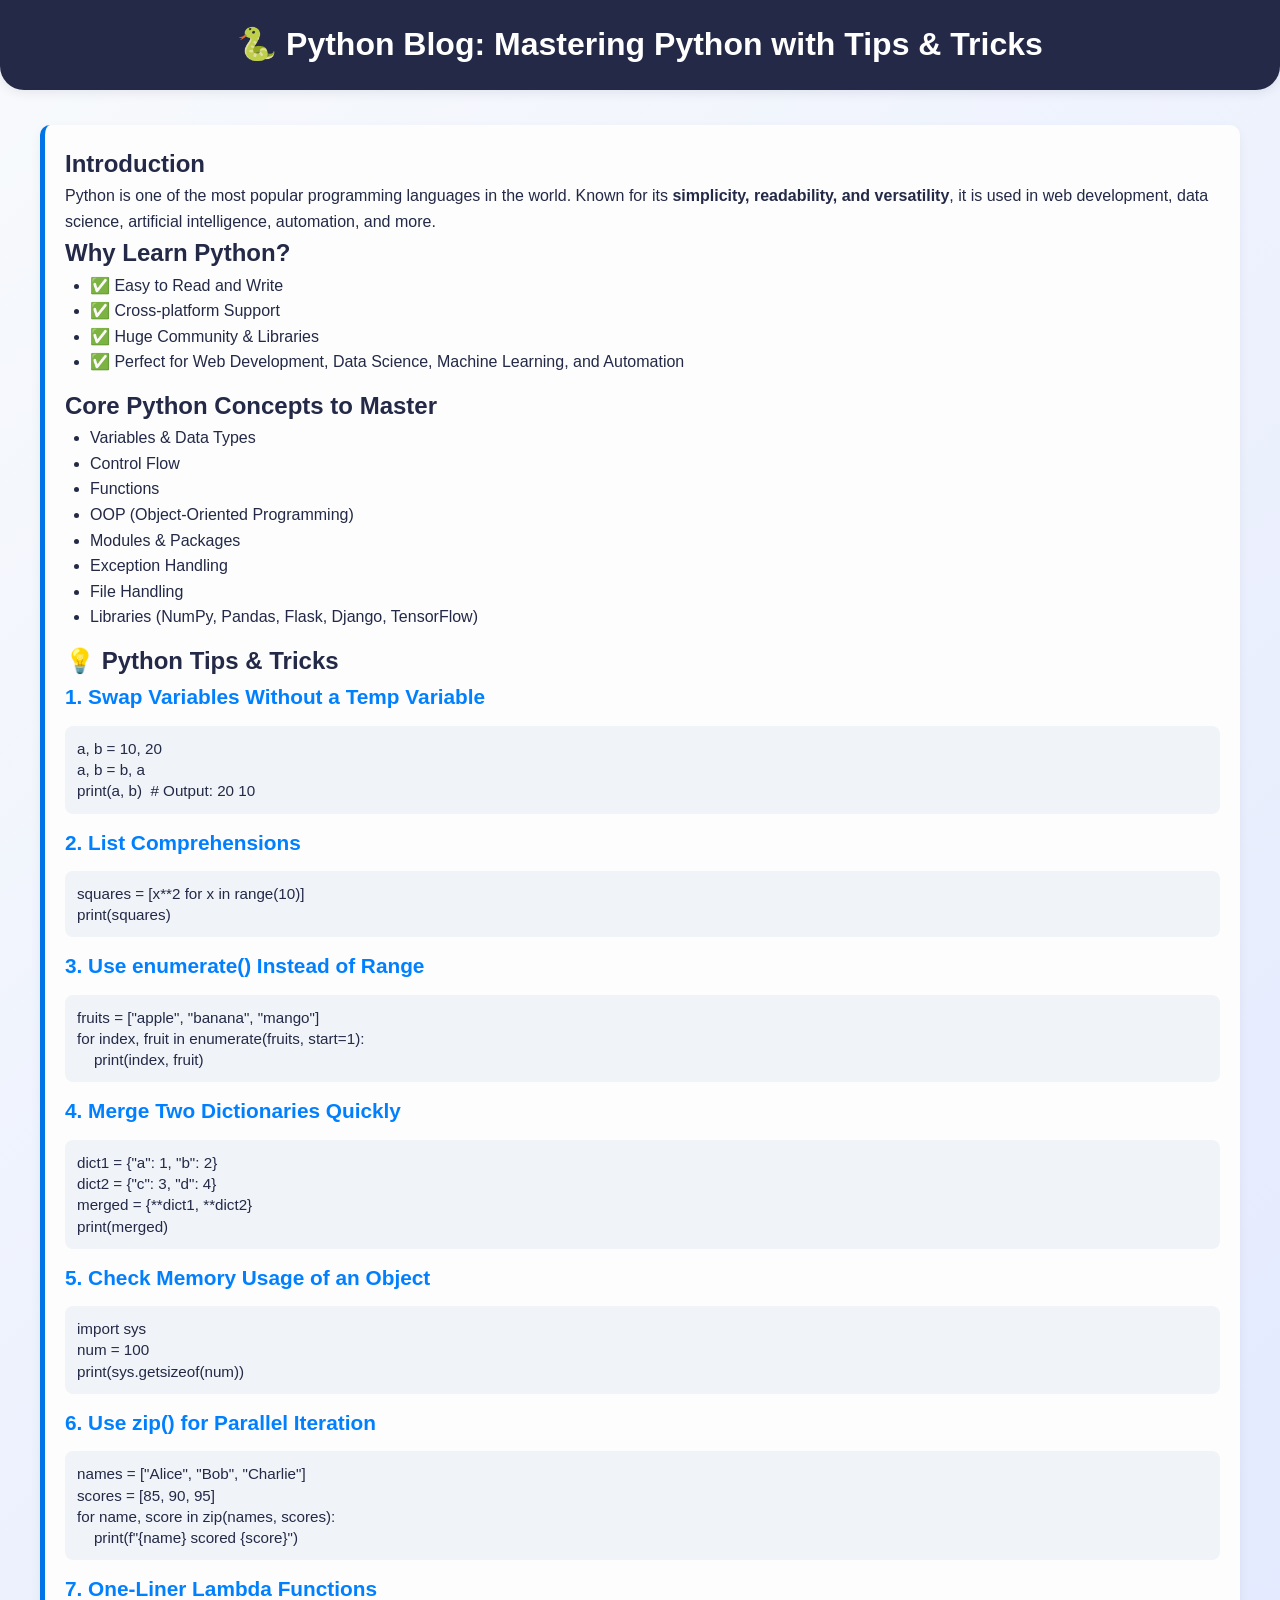
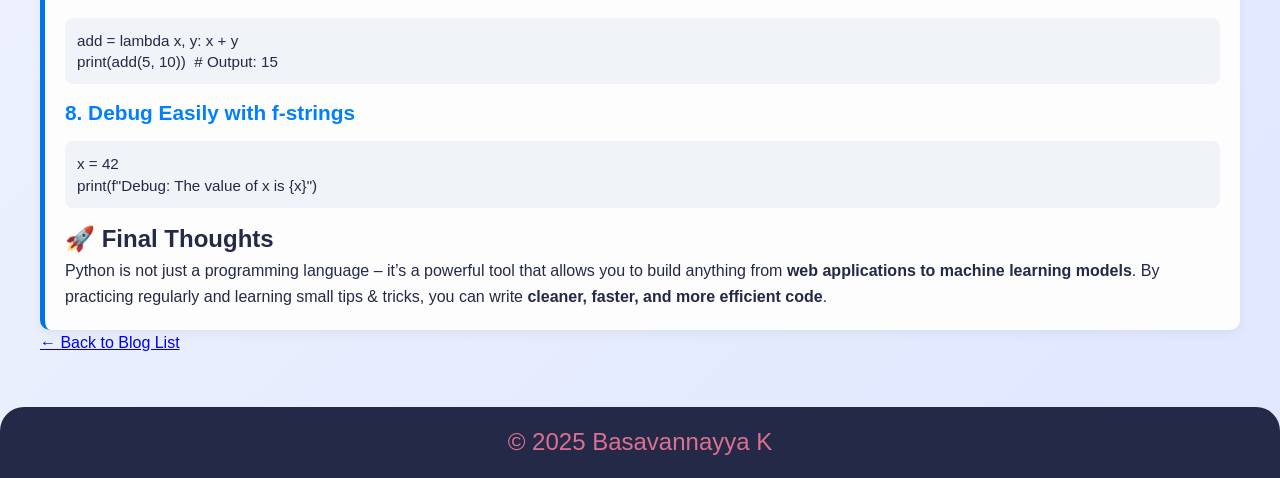
==== python-tips.html @ 8b43e2ef "Add files via upload" ====
<!DOCTYPE html>
<html lang="en">

<head>
    <meta charset="UTF-8" />
    <meta name="viewport" content="width=device-width, initial-scale=1.0" />
    <title>Python Explained | Basavannayya K</title>
    <link rel="stylesheet" href="styles.css" />
</head>

<body>
    <header class="profile-header">
        <h1>🐍 Python Blog: Mastering Python with Tips & Tricks</h1>
    </header>

    <main class="container">
        <article class="blog-article" style="display:block;">
            <section>
                <h2>Introduction</h2>
                <p>
                    Python is one of the most popular programming languages in the world. Known for its
                    <strong>simplicity, readability, and versatility</strong>, it is used in web development,
                    data science, artificial intelligence, automation, and more.
                </p>
            </section>

            <section>
                <h2>Why Learn Python?</h2>
                <ul>
                    <li>✅ Easy to Read and Write</li>
                    <li>✅ Cross-platform Support</li>
                    <li>✅ Huge Community & Libraries</li>
                    <li>✅ Perfect for Web Development, Data Science, Machine Learning, and Automation</li>
                </ul>
            </section>

            <section>
                <h2>Core Python Concepts to Master</h2>
                <ul>
                    <li>Variables & Data Types</li>
                    <li>Control Flow</li>
                    <li>Functions</li>
                    <li>OOP (Object-Oriented Programming)</li>
                    <li>Modules & Packages</li>
                    <li>Exception Handling</li>
                    <li>File Handling</li>
                    <li>Libraries (NumPy, Pandas, Flask, Django, TensorFlow)</li>
                </ul>
            </section>

            <section>
                <h2>💡 Python Tips & Tricks</h2>

                <div class="tip">
                    <h3>1. Swap Variables Without a Temp Variable</h3>
                    <pre><code>a, b = 10, 20
a, b = b, a
print(a, b)  # Output: 20 10</code></pre>
                </div>

                <div class="tip">
                    <h3>2. List Comprehensions</h3>
                    <pre><code>squares = [x**2 for x in range(10)]
print(squares)</code></pre>
                </div>

                <div class="tip">
                    <h3>3. Use enumerate() Instead of Range</h3>
                    <pre><code>fruits = ["apple", "banana", "mango"]
for index, fruit in enumerate(fruits, start=1):
    print(index, fruit)</code></pre>
                </div>

                <div class="tip">
                    <h3>4. Merge Two Dictionaries Quickly</h3>
                    <pre><code>dict1 = {"a": 1, "b": 2}
dict2 = {"c": 3, "d": 4}
merged = {**dict1, **dict2}
print(merged)</code></pre>
                </div>

                <div class="tip">
                    <h3>5. Check Memory Usage of an Object</h3>
                    <pre><code>import sys
num = 100
print(sys.getsizeof(num))</code></pre>
                </div>

                <div class="tip">
                    <h3>6. Use zip() for Parallel Iteration</h3>
                    <pre><code>names = ["Alice", "Bob", "Charlie"]
scores = [85, 90, 95]
for name, score in zip(names, scores):
    print(f"{name} scored {score}")</code></pre>
                </div>

                <div class="tip">
                    <h3>7. One-Liner Lambda Functions</h3>
                    <pre><code>add = lambda x, y: x + y
print(add(5, 10))  # Output: 15</code></pre>
                </div>

                <div class="tip">
                    <h3>8. Debug Easily with f-strings</h3>
                    <pre><code>x = 42
print(f"Debug: The value of x is {x}")</code></pre>
                </div>

            </section>

            <section>
                <h2>🚀 Final Thoughts</h2>
                <p>
                    Python is not just a programming language – it’s a powerful tool that allows you to build
                    anything from <strong>web applications to machine learning models</strong>.
                    By practicing regularly and learning small tips & tricks, you can write
                    <strong>cleaner, faster, and more efficient code</strong>.
                </p>
            </section>
        </article>

        <a href="index.html#blog" class="btn" style="margin-top:20px;">← Back to Blog List</a>
    </main>

    <footer>
        <p>&copy; 2025 Basavannayya K</p>
    </footer>
</body>

</html>
---- styles.css ----
/* Reset & Base */
* {
    margin: 0;
    padding: 0;
    box-sizing: border-box;
    font-family: sans-serif;
}

body {
    background: linear-gradient(135deg, #f8fafc 0%, #e0e7ff 100%);
    color: #232946;
    line-height: 1.6;
    min-height: 100vh;
}

/* Header */
.profile-header {
    display: flex;
    align-items: center;
    justify-content: center;
    text-align: center;
    padding: 1.2rem 20px;
    background: #232946;
    color: #fff;
    border-radius: 0 0 24px 24px;
    box-shadow: 0 2px 12px rgba(35, 41, 70, 0.1);
}

.profile-header h1 {
    font-size: 2rem;
}

.profile-pic {
    margin-right: 10px;
    width: 60px;
    height: 60px;
    border-radius: 50%;
    object-fit: cover;
    object-position: top center;
    background: #fff;
    border: 2px solid #eebbc3;
}

/* Headline Animation */
.colourful-headline {
    font-size: 2rem;
    font-weight: bold;
    background: linear-gradient(90deg, #f92545, #eebbc3, #b8c1ec, #232946, #e0e7ff);
    background-size: 200% auto;
    -webkit-background-clip: text;
    -webkit-text-fill-color: transparent;
    animation: rainbow-text 3s linear infinite;
    text-align: center;
    margin: 2rem 0 1.2rem;
}

@keyframes rainbow-text {
    0% { background-position: 0% 50%; }
    100% { background-position: 200% 50%; }
}

/* Container */
.container {
    width: 100%;
    max-width: 100%;
    padding: 20px 40px;
    margin: 0 auto;
}

/* Cards */
.card {
    background: #fff;
    border-radius: 18px;
    box-shadow: 0 4px 12px rgba(35, 41, 70, 0.07);
    padding: 1.5rem 1.2rem;
    margin-bottom: 2rem;
    transition: transform 0.3s, box-shadow 0.3s;
}

.card:hover {
    transform: translateY(-5px);
    box-shadow: 0 12px 25px rgba(0, 0, 0, 0.15);
}

/* Blog Grid */
.blog-grid {
    display: grid;
    grid-template-columns: 1fr;
    gap: 20px;
    margin-top: 20px;
}

@media (min-width: 992px) {
    .blog-grid {
        grid-template-columns: repeat(2, 1fr);
    }
}

/* Blog Title */
.blog-title {
    font-size: 1.6rem;
    cursor: pointer;
    color: #0073e6;
    display: flex;
    align-items: center;
    gap: 12px;
    transition: color 0.3s, transform 0.2s;
}

.blog-title:hover {
    color: #c000de;
    text-decoration: underline;
    transform: translateX(3px);
}

.blog-title a {
    text-decoration: none;
    color: inherit;
}

/* Blog Article */
.blog-article {
    display: none;
    margin-top: 15px;
    padding: 20px;
    border-left: 5px solid #0073e6;
    background: #fdfdfd;
    border-radius: 10px;
    box-shadow: 0 4px 12px rgba(0, 0, 0, 0.05);
    animation: fadeIn 0.4s ease;
}

.blog-article h3 {
    color: #0080ff;
    margin-bottom: 12px;
    font-size: 1.3rem;
}

.blog-article ul,
.blog-article ol {
    margin-left: 25px;
    margin-bottom: 12px;
}

/* Code Block */
pre {
    background: #f0f4f8;
    padding: 12px;
    border-radius: 8px;
    overflow-x: auto;
    margin-bottom: 12px;
    font-size: 0.95rem;
    line-height: 1.4;
}

@keyframes fadeIn {
    from { opacity: 0; transform: translateY(10px); }
    to { opacity: 1; transform: translateY(0); }
}

@media(max-width: 768px) {
    .blog-title { font-size: 1.3rem; }
    .blog-article { padding: 15px; }
    pre { font-size: 0.9rem; }
}

/* Skills */
.skills-grid {
    border-radius: 12px;
    padding: 40px 20px;
}

.skills-icons {
    display: grid;
    grid-template-columns: repeat(auto-fit, minmax(120px, 1fr));
    gap: 30px;
    margin-top: 20px;
    justify-items: center;
}

.skill-item {
    display: flex;
    flex-direction: column;
    align-items: center;
}

.icon-bg {
    width: 60px;
    height: 60px;
    border-radius: 50%;
    display: flex;
    justify-content: center;
    align-items: center;
    font-size: 36px;
    margin-bottom: 10px;
    transition: transform 0.3s ease;
    color: white;
}

.skill-item:hover .icon-bg { transform: scale(1.1); }

.skill-item p {
    margin: 0;
    font-weight: 500;
    font-size: 16px;
}

.green { background-color: #68a063; }
.indigo { background-color: #3f51b5; }
.purple { background-color: #8e44ad; }
.orange { background-color: #f39c12; color: #000; }
.teal { background-color: #1abc9c; }
.black { background-color: #111111; }
.yellow { background-color: #f0db4f; color: #000; }
.skyblue { background-color: #61dafb; color: #000; }

/* Education */
.education-item {
    display: flex;
    align-items: center;
    margin: 10px 0 20px;
}

.edu-icon {
    font-size: 30px;
    color: #8eb6de;
    margin-right: 15px;
}

.edu-details h3 {
    margin: 0;
    font-size: 18px;
    font-weight: 600;
    color: black;
}

.edu-details .year {
    font-size: 14px;
    color: #000;
    margin-left: 8px;
}

.edu-details p {
    margin: 5px 0 0;
    color: black;
    font-size: 14px;
}

/* Mobile: Skills 2 per row */
@media (max-width: 600px) {
    .skills-icons {
        grid-template-columns: repeat(2, 1fr);
        gap: 20px;
    }
}

/* Certifications */
.certification-list {
    margin-top: 10px;
    list-style: none;
    padding-left: 0;
}

.certification-list li {
    display: flex;
    align-items: center;
    margin-bottom: 12px;
    font-size: 15px;
    color: #000;
}

.cert-icon {
    font-size: 20px;
    color: #4db8ff;
    margin-right: 10px;
}

/* Projects */
.project-list {
    display: grid;
    grid-template-columns: 1fr;
    gap: 20px;
    padding: 20px 0;
}

@media (min-width: 768px) {
    .project-list {
        grid-template-columns: repeat(2, 1fr);
    }
}

.project-card {
    background: #fff;
    border-radius: 12px;
    box-shadow: 0 4px 10px rgba(0, 0, 0, 0.1);
    padding: 20px;
    overflow: hidden;
    transition: transform 0.2s ease;
}

.project-card:hover { transform: translateY(-5px); }

.project-card h2,
.project-card h3 {
    margin-bottom: 10px;
    color: #232946;
    font-size: 1.1rem;
}

.project-card p {
    margin: 0;
    font-size: 0.98rem;
}

.project-image {
    width: 80%;
    height: auto;
    object-fit: cover;
    border-radius: 10px;
    margin: 0 auto 15px;
    display: block;
}

.project-links .btn {
    display: inline-block;
    margin-right: 10px;
    background-color: #007BFF;
    color: white;
    padding: 8px 16px;
    border-radius: 8px;
    text-decoration: none;
    transition: 0.3s;
    margin-top: 10px;
}

.project-links .btn:hover { background-color: #0056b3; }

/* Contact */
.contact-links {
    margin-top: 20px;
    display: flex;
    flex-wrap: wrap;
    gap: 12px;
}

.contact-links a {
    display: flex;
    align-items: center;
    color: #222;
    text-decoration: none;
    background: #eaf1fb;
    padding: 8px 14px;
    border-radius: 8px;
    font-size: 1em;
    box-shadow: 0 1px 4px rgba(0, 0, 0, 0.04);
}

form {
    display: flex;
    flex-direction: column;
    gap: 0.7rem;
    margin-top: 1.2rem;
}

form input,
form textarea {
    padding: 0.6rem;
    border: 1px solid #b8c1ec;
    border-radius: 8px;
    font-size: 1rem;
    background: #f4f4f4;
    resize: vertical;
}

form textarea { min-height: 90px; }

form button {
    padding: 0.5rem;
    background: rgb(54, 93, 234);
    color: black;
    border: none;
    border-radius: 8px;
    font-size: 1.1rem;
    font-weight: 600;
    cursor: pointer;
    transition: background 0.2s;
}

form button:hover {
    background: rgb(149, 65, 234);
    color: black;
}

#form-message {
    margin-top: 1rem;
    color: #1ca672;
    font-weight: 500;
}

.suggestions {
    display: none;
    border: 1px solid #ccc;
    padding: 10px;
    margin-top: 4px;
    border-radius: 4px;
    background-color: #f9f9f9;
    font-size: 14px;
}

.suggestion-item {
    cursor: pointer;
    padding: 4px 6px;
}

.suggestion-item:hover { background-color: #e0e0e0; }

/* Footer */
footer {
    padding: 1rem 0;
    background: #232946;
    color: palevioletred;
    font-size: 1.5rem;
    margin-top: 2rem;
    border-radius: 24px 24px 0 0;
    text-align: center;
}

footer .container { display: block; }

footer a {
    text-decoration: none;
    color: white;
    font-size: 1rem;
}

/* Floating Resume Button */
.resume-btn {
    position: fixed;
    right: 24px;
    bottom: 24px;
    background: #2d6cdf;
    color: #fff;
    padding: 14px 22px;
    border-radius: 32px;
    font-size: 1.1em;
    text-decoration: none;
    box-shadow: 0 2px 12px rgba(0, 0, 0, 0.12);
    z-index: 10;
    display: flex;
    align-items: center;
    gap: 10px;
}

/* Responsive Container Adjustments */
@media (max-width: 600px) {
    .container { padding: 15px; }
}

@media (max-width: 400px) {
    .container { padding: 0 8px; }
    .card { border-radius: 18px; }
}
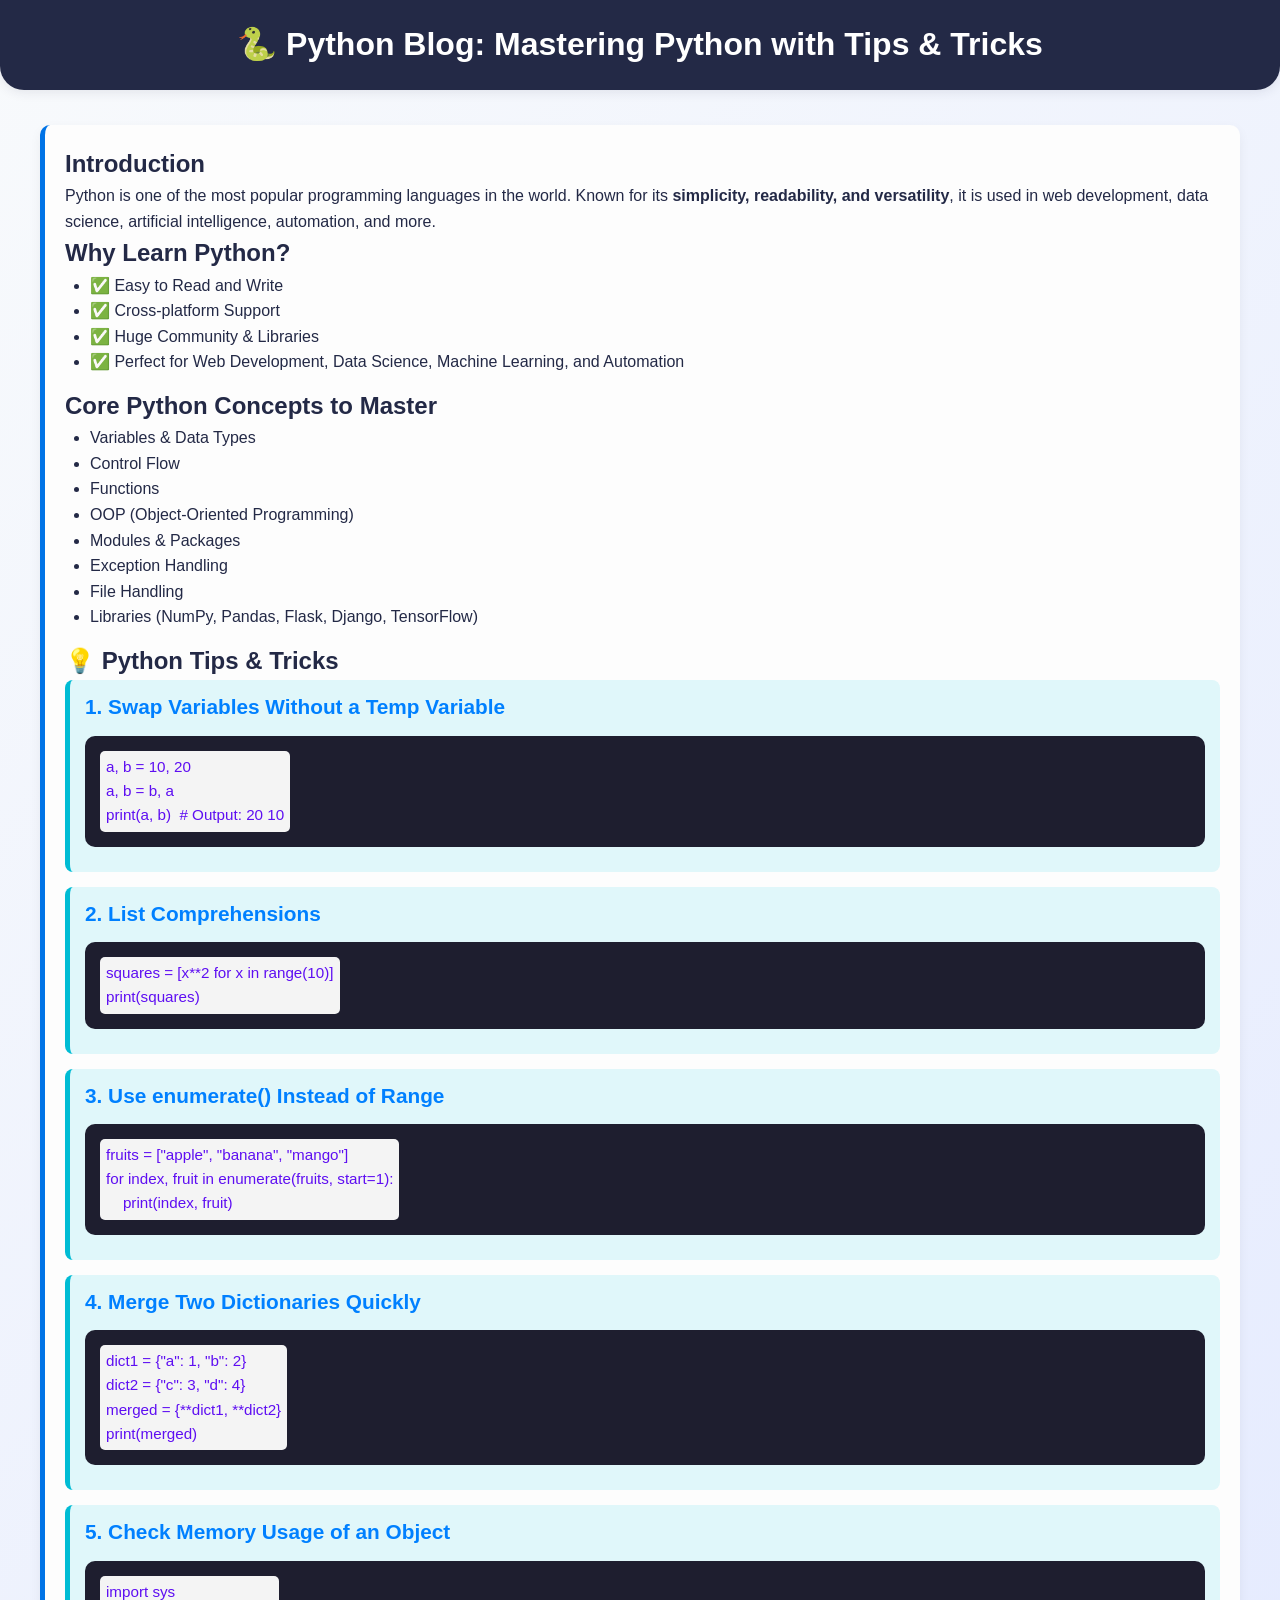
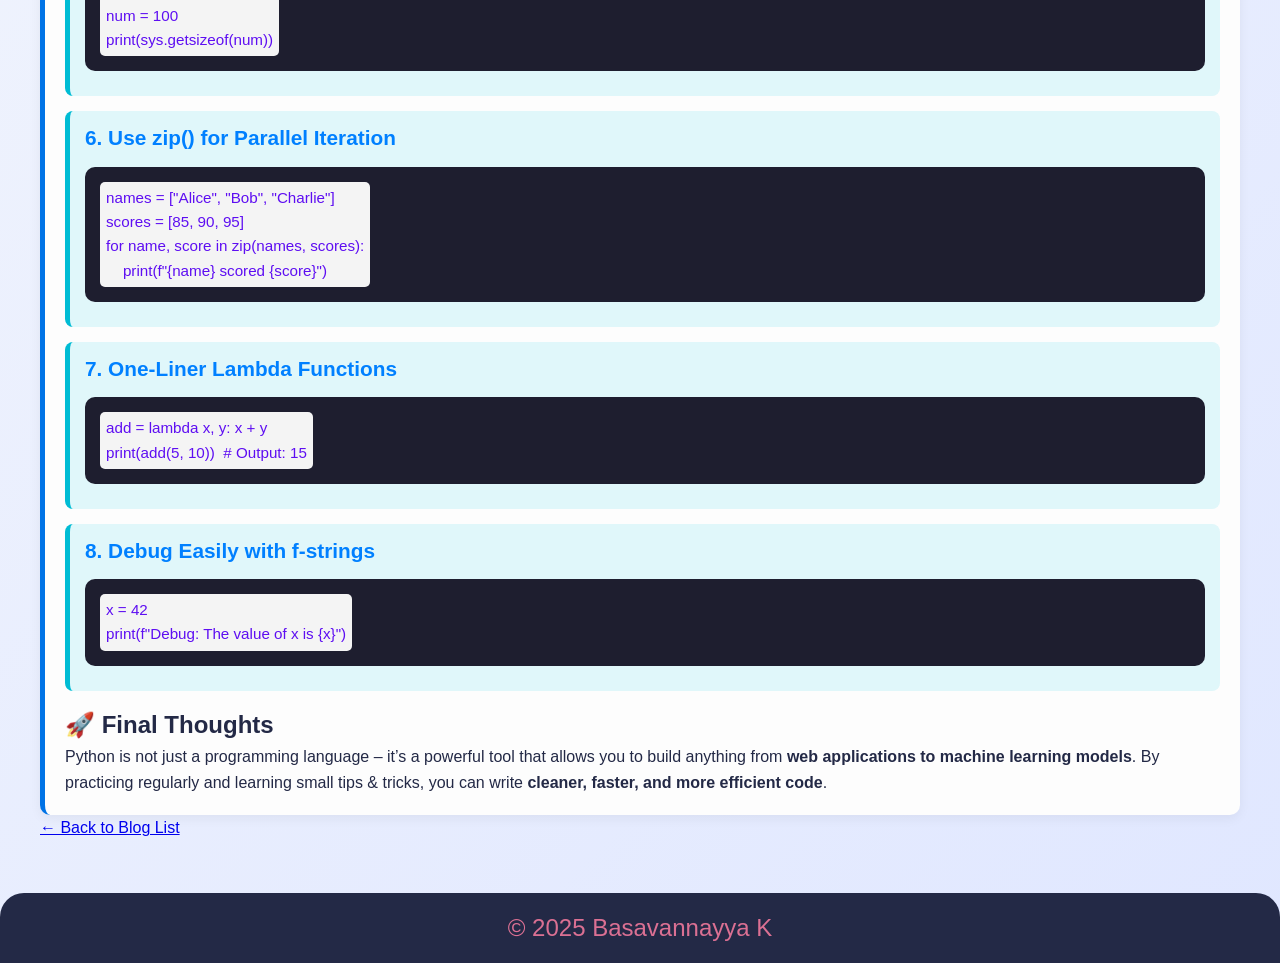
==== commit 708b035c: "Update python-tips.html" ====
--- a/python-tips.html
+++ b/python-tips.html
@@ -127,4 +127,4 @@
     </footer>
 </body>
 
-</html>+</html>
--- a/styles.css
+++ b/styles.css
@@ -55,8 +55,13 @@
 }
 
 @keyframes rainbow-text {
-    0% { background-position: 0% 50%; }
-    100% { background-position: 200% 50%; }
+    0% {
+        background-position: 0% 50%;
+    }
+
+    100% {
+        background-position: 200% 50%;
+    }
 }
 
 /* Container */
@@ -143,25 +148,55 @@
 }
 
 /* Code Block */
+code {
+    background: #f4f4f4;
+    padding: 4px 6px;
+    border-radius: 5px;
+    font-size: 0.95rem;
+    display: inline-block;
+}
+
 pre {
-    background: #f0f4f8;
-    padding: 12px;
+    background: #1e1e2f;
+    color: #5e0ef2;
+    padding: 15px;
+    border-radius: 10px;
+    overflow-x: auto;
+    margin-bottom: 15px;
+}
+
+.tip {
+    background: #e0f7fa;
+    border-left: 5px solid #00bcd4;
+    padding: 10px 15px;
     border-radius: 8px;
-    overflow-x: auto;
-    margin-bottom: 12px;
-    font-size: 0.95rem;
-    line-height: 1.4;
+    margin-bottom: 15px;
 }
 
 @keyframes fadeIn {
-    from { opacity: 0; transform: translateY(10px); }
-    to { opacity: 1; transform: translateY(0); }
+    from {
+        opacity: 0;
+        transform: translateY(10px);
+    }
+
+    to {
+        opacity: 1;
+        transform: translateY(0);
+    }
 }
 
 @media(max-width: 768px) {
-    .blog-title { font-size: 1.3rem; }
-    .blog-article { padding: 15px; }
-    pre { font-size: 0.9rem; }
+    .blog-title {
+        font-size: 1.3rem;
+    }
+
+    .blog-article {
+        padding: 15px;
+    }
+
+    pre {
+        font-size: 0.9rem;
+    }
 }
 
 /* Skills */
@@ -197,7 +232,9 @@
     color: white;
 }
 
-.skill-item:hover .icon-bg { transform: scale(1.1); }
+.skill-item:hover .icon-bg {
+    transform: scale(1.1);
+}
 
 .skill-item p {
     margin: 0;
@@ -205,14 +242,40 @@
     font-size: 16px;
 }
 
-.green { background-color: #68a063; }
-.indigo { background-color: #3f51b5; }
-.purple { background-color: #8e44ad; }
-.orange { background-color: #f39c12; color: #000; }
-.teal { background-color: #1abc9c; }
-.black { background-color: #111111; }
-.yellow { background-color: #f0db4f; color: #000; }
-.skyblue { background-color: #61dafb; color: #000; }
+.green {
+    background-color: #68a063;
+}
+
+.indigo {
+    background-color: #3f51b5;
+}
+
+.purple {
+    background-color: #8e44ad;
+}
+
+.orange {
+    background-color: #f39c12;
+    color: #000;
+}
+
+.teal {
+    background-color: #1abc9c;
+}
+
+.black {
+    background-color: #111111;
+}
+
+.yellow {
+    background-color: #f0db4f;
+    color: #000;
+}
+
+.skyblue {
+    background-color: #61dafb;
+    color: #000;
+}
 
 /* Education */
 .education-item {
@@ -298,7 +361,9 @@
     transition: transform 0.2s ease;
 }
 
-.project-card:hover { transform: translateY(-5px); }
+.project-card:hover {
+    transform: translateY(-5px);
+}
 
 .project-card h2,
 .project-card h3 {
@@ -333,7 +398,9 @@
     margin-top: 10px;
 }
 
-.project-links .btn:hover { background-color: #0056b3; }
+.project-links .btn:hover {
+    background-color: #0056b3;
+}
 
 /* Contact */
 .contact-links {
@@ -372,7 +439,9 @@
     resize: vertical;
 }
 
-form textarea { min-height: 90px; }
+form textarea {
+    min-height: 90px;
+}
 
 form button {
     padding: 0.5rem;
@@ -412,7 +481,9 @@
     padding: 4px 6px;
 }
 
-.suggestion-item:hover { background-color: #e0e0e0; }
+.suggestion-item:hover {
+    background-color: #e0e0e0;
+}
 
 /* Footer */
 footer {
@@ -425,7 +496,9 @@
     text-align: center;
 }
 
-footer .container { display: block; }
+footer .container {
+    display: block;
+}
 
 footer a {
     text-decoration: none;
@@ -453,10 +526,17 @@
 
 /* Responsive Container Adjustments */
 @media (max-width: 600px) {
-    .container { padding: 15px; }
+    .container {
+        padding: 15px;
+    }
 }
 
 @media (max-width: 400px) {
-    .container { padding: 0 8px; }
-    .card { border-radius: 18px; }
-}
+    .container {
+        padding: 0 8px;
+    }
+
+    .card {
+        border-radius: 18px;
+    }
+}
